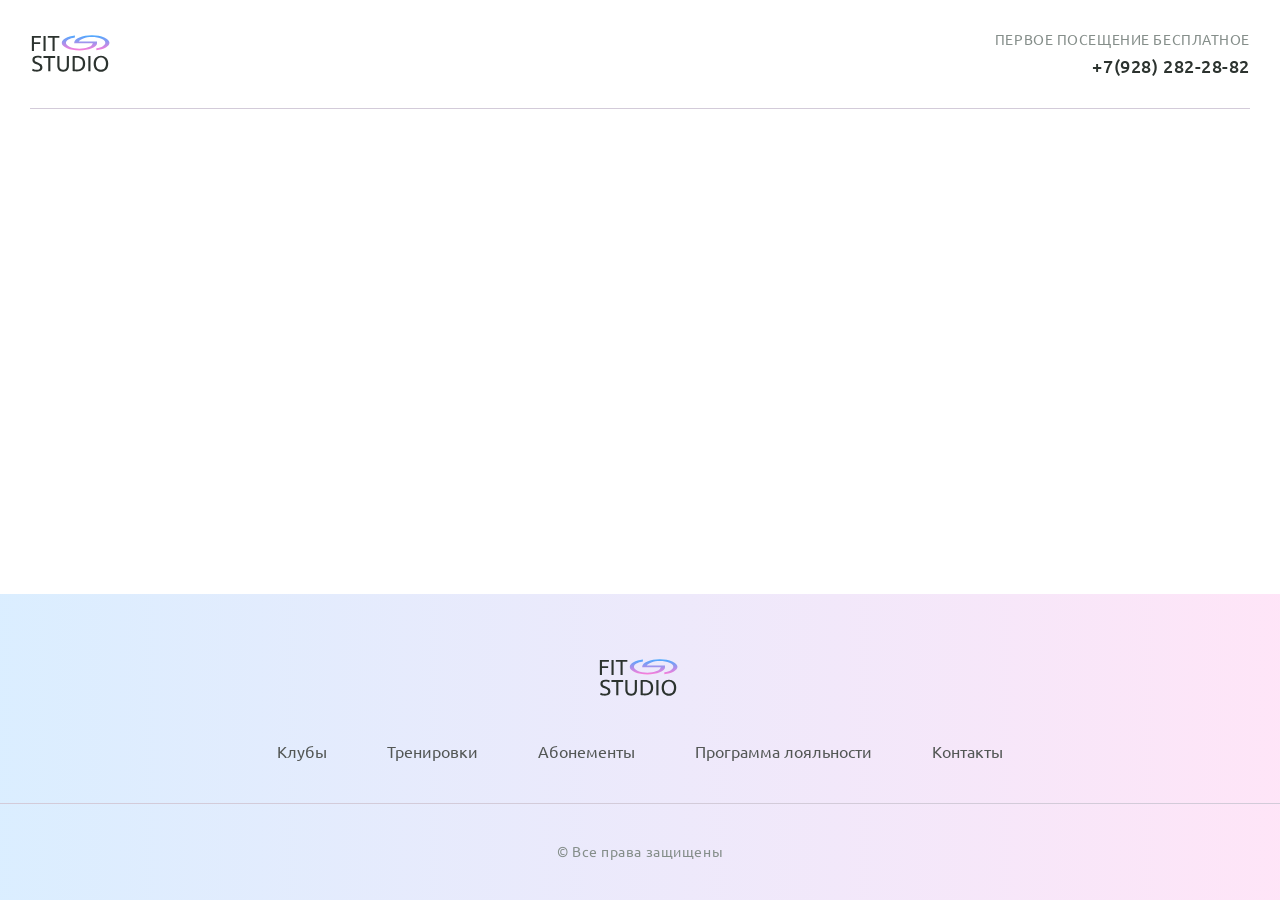
==== Fall/index.html @ 624cdc3c "Shark-commit" ====
<!DOCTYPE html>
<html lang="ru">
<head>
     <meta charset="UTF-8">
     <meta name="viewport" content="width=device-width, initial-scale=1.0">
     <title>Fit Studio - Открытие нового филиала!</title>
     <link rel="stylesheet" href="./css/style.css">
     <link rel="stylesheet" href="./css/normalize.css">
     <link rel="stylesheet" href="./css/globals.css">
     <link rel="stylesheet" href="./css/header.css">
     <link rel="stylesheet" href="./css/index.css"> 
     <link rel="stylesheet" href="./css/footer.css">
     <link rel=" icon" type="image/svg+xml"  
     sizes="128x128"     
      href="./photo/favicon-icon.svg">
</head>
<body>
     <header class="header">
          <div class="container">
            <div class="header-container">
                 <a href="/">
                 <img src="./photo/logo.svg"   width="84" height="45" alt="Логотип Fit Studio">
            </a>
            <div class="phone">
                 <p>Первое посещение бесплатное</p>
                 <a href="tel:+79282822882">+7(928) 282-28-82</a>
            </div>
            </div>
          </div>
     </header>
    <footer class="footer">
     <div class="footer-top">
          <div class="conteiner">
                  <a href="/" class="footer-logo">
                 <img src="./photo/logo.svg"   width="84" height="45" alt="Логотип Fit Studio">
            </a>  
            <nav class="menu">
               <ul>
                    <li><a href="#"> Клубы</a></li>
                    <li><a href="#">Тренировки</a></li>
                    <li><a href="#">Абонементы</a></li>
                    <li><a href="#">Программа лояльности</a></li>
                    <li><a href="#">Контакты</a></li>
               </ul>
            </nav>
          </div>
     </div>
     <div class="container">
          <p class="copyright">&copy;  Все права защищены</p>
     </div>
    </footer>
</body>
</html>
---- Fall/css/style.css ----
@font-face {
     font-family: "Ubuntu";
     src: local("Ubuntu"), url(../fonts/UbuntuLight.woff2) format("woff2");
     font-weight: 300;
     font-style: normal;
     font-display: swap;
}
@font-face {
     font-family: "Ubuntu";
     src: local("Ubuntu"), url(../fonts/UbuntuRegular.woff2) format("woff2");
     font-weight: 400;
     font-style: normal;
     font-display: swap;
}
@font-face {
     font-family: "Ubuntu";
     src: local("Ubuntu"), url(../fonts/UbuntuMedium.woff2) format("woff2");
     font-weight: 500;
     font-style: normal;
     font-display: swap;
}
@font-face {
     font-family: "Oswald";
     src: local("Oswald"), url(../fonts/OswaldMedium.woff2) format("woff2");
     font-weight: 500;
     font-style: normal;
     font-display: swap;
}

@font-face {
     font-family: "Oswald";
     src: local("Oswald"), url(../fonts/OswaldSemiBold.woff2) format("woff2");
     font-weight: 600;
     font-style: normal;
     font-display: swap;
}
---- Fall/css/globals.css ----
html {
     font-family: Ubuntu, sans-serif;
     font-weight: 400;
} 

*,
*::before,
*::after {
    box-sizing: border-box;
}

body {
  display: flex;
  flex-direction: column;
  min-height: 100vh;
}

h1,
h2,
h3,
h4,
h5,
h6,
p   {
    margin: 0px;
}

.container {
  max-width: 1250px;
  margin: 0 auto;
  padding: 0 15px;
}
---- Fall/css/header.css ----
.header-container {
     display: flex;
     justify-content: space-between;
     align-items: center;
     padding-top: 30px;
     padding-bottom: 30px;
     border-bottom: 1px solid #d3cbd9;
}

.phone {
     font-weight: 300px;
     font-size: 14px;
     letter-spacing: 0.04em;
     text-transform: uppercase;
     text-align: right;
     color: #858e8a;

}

.phone p {
     margin-bottom: 8px;
}

.phone a {
font-weight: 500;
font-size: 18px;
text-decoration: none;
color: #2c332f;
transition: color 0.2s;
}

.phone a:hover {
     color: #3596ED;
}
---- Fall/css/index.css ----
.box {
     display: flex;
     justify-content: space-between;
     padding-top: 30px;
     padding-bottom: 30px;
}
---- Fall/css/footer.css ----
.footer {
     padding: 60px 0px 40px;
     margin-top: auto;
     background: 
     linear-gradient(90deg, rgba(73, 169, 255, 0.2) 0%,
      rgba(252, 124, 217, 0.2) 100%);
      text-align: center;
}

.footer-top {
     padding-bottom: 40px;
     margin-bottom: 40px;
     border-bottom: 1px solid #d3cbd9;
}


.footer-logo {
     display: inline-block;
     margin-bottom: 40px;
}

.menu ul {
     display: flex;
     justify-content: center;
     align-items: center;
    list-style: none;
    gap: 60px;
    padding: 0;
    margin: 0;
}

.menu a {
     font-weight: 400px;
     font-size: 16px;
     line-height: 130%;
     text-decoration: none;
     color: #535755;
     transition: color 0.2s;
}

.menu a:hover {
     color: #3596ED; 
}

.copyright {  
font-weight: 400px;
font-size: 14px;
letter-spacing: 0.04em;
color: #858e8a;
}
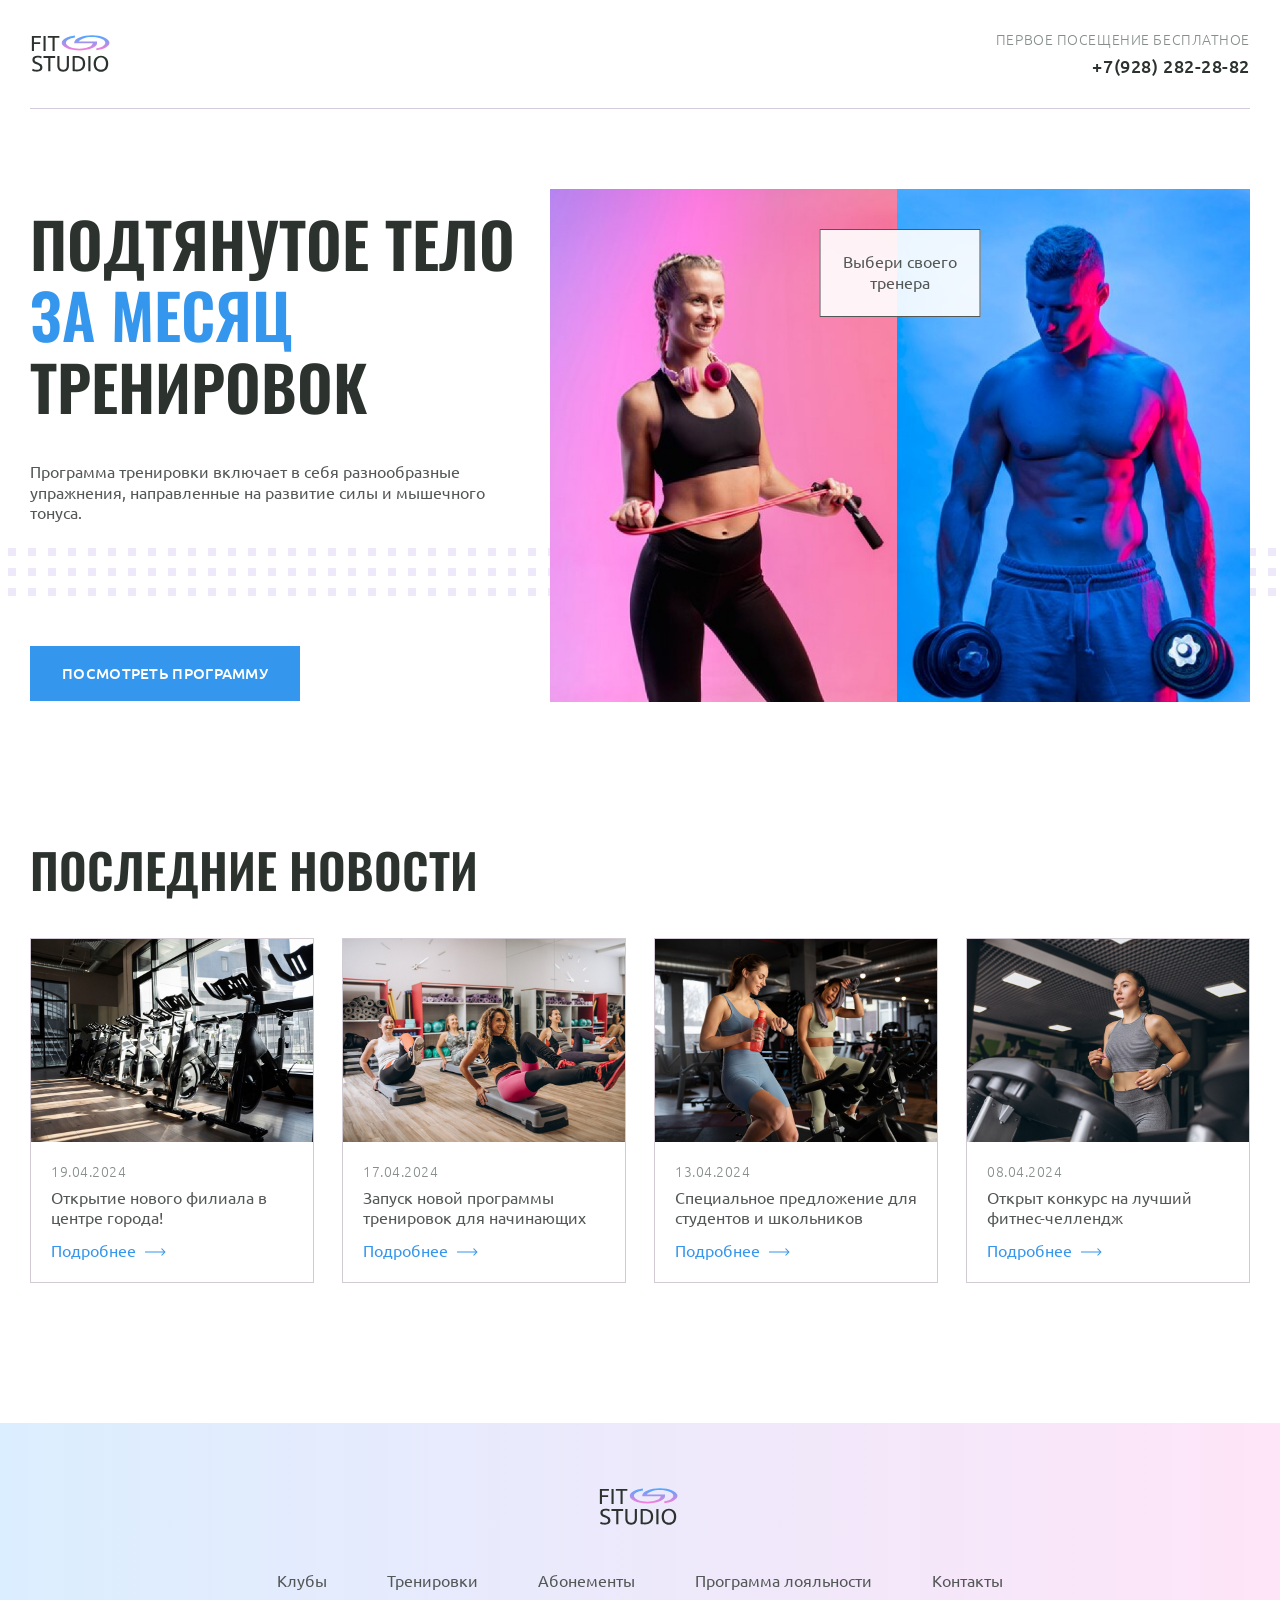
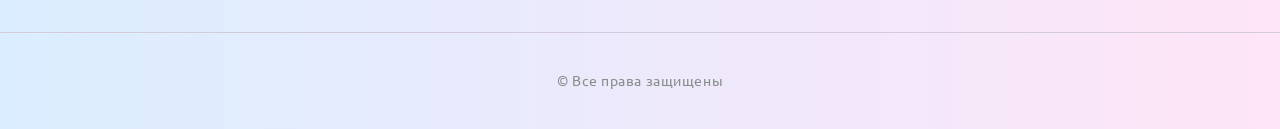
==== commit 23d2fe46: "Fall-commit" ====
--- a/Fall/index.html
+++ b/Fall/index.html
@@ -21,13 +21,102 @@
                  <a href="/">
                  <img src="./photo/logo.svg"   width="84" height="45" alt="Логотип Fit Studio">
             </a>
-            <div class="phone">
+            <div class="phone text-sub">
                  <p>Первое посещение бесплатное</p>
                  <a href="tel:+79282822882">+7(928) 282-28-82</a>
             </div>
             </div>
           </div>
      </header>
+     <section class="hero section">
+          <div class="container hero-container">
+               <div>
+               <h1>Подтянутое тело <strong>за месяц</strong> тренировок</h1>
+               <p class="text">Программа тренировки включает в себя разнообразные упражнения, направленные на развитие силы и мышечного тонуса.</p>
+               <a class="button"  href="#" >Посмотреть программу</a>
+               </div>
+                <div class="hero-images">
+                    <p class="hero-choose text">Выбери своего тренера</p>
+                    <img src="./photo/Gym-girl.jpg.jpg" alt="Gym-girl" width="347" height="513">
+                    <img src="./photo/Gym-man.jpg.jpg" alt="Gym-man" width="353" height="513">
+                </div>
+          </div>
+     </section>
+     <section class="news section">
+          <div class="container">
+               <h2 class="title-large">Последние Новости</h2>
+              <div class="news-container">
+              <article class="news-article">
+               <header>
+                    <img src="./photo/gym/gym-1.jpg" alt="Велодорожка"
+                    width="284" height="203">
+                    <div class="news-info">
+                     <time   class=" news-date   text-sub" datetime="19-04-2024">
+                         19.04.2024
+                    </time>
+                     <h3 class="text">
+                         Открытие нового филиала в центре города!
+                    </h3>
+                    </div>
+               </header>
+               <footer>
+                    <a   class="news-link"  href="article.html">Подробнее</a>
+               </footer>
+              </article>
+              <article class="news-article">
+               <header>
+                    <img src="./photo/gym/gym-4.jpg" alt="Группа женщин занимается спортом"
+                    width="284" height="203">
+                    <div class="news-info">
+                     <time   class=" news-date   text-sub" datetime="17-04-2024">
+                         17.04.2024
+                     </time>
+                     <h3 class="text">
+                        Запуск новой программы тренировок для начинающих
+                    </h3>
+                    </div>
+               </header>
+               <footer>
+                    <a   class="news-link"  href="article.html">Подробнее</a>
+               </footer>
+              </article>
+              <article class="news-article">
+               <header>
+                    <img src="./photo/gym/gym-3.jpg" alt="Группа женщин занимается спортом"
+                    width="284" height="203">
+                    <div class="news-info">
+                     <time   class=" news-date   text-sub" datetime="13-04-2024">
+                         13.04.2024
+                     </time>
+                     <h3 class="text">
+                      Специальное предложение для студентов и школьников
+                    </h3>
+                    </div>
+               </header>
+               <footer>
+                    <a   class="news-link"  href="article.html">Подробнее</a>
+               </footer>
+              </article>
+               <article class="news-article">
+               <header>
+                    <img src="./photo/gym/gym-2.jpg" alt="Девушка на бегодорожке бегает"
+                    width="284" height="203">
+                    <div class="news-info">
+                     <time   class=" news-date   text-sub" datetime="08-04-2024">
+                         08.04.2024
+                     </time>
+                     <h3 class="text">
+                 Открыт конкурс на лучший фитнес-челлендж
+                    </h3>
+                    </div>
+               </header>
+               <footer>
+                    <a   class="news-link"  href="article.html">Подробнее</a>
+               </footer>
+              </article>
+               </div>
+          </div>
+     </section>
     <footer class="footer">
      <div class="footer-top">
           <div class="conteiner">
@@ -50,4 +139,5 @@
      </div>
     </footer>
 </body>
-</html>+</html>
+    
--- a/Fall/css/globals.css
+++ b/Fall/css/globals.css
@@ -29,4 +29,47 @@
   max-width: 1250px;
   margin: 0 auto;
   padding: 0 15px;
+}
+
+.text {
+    font: 400 16px / 1.3 "Ubuntu", sans-serif;
+     color: #535755;
+}
+
+.button {
+     padding: 19px 32px;
+     font: 500 15px / 1.3 "Ubuntu", sans-serif;
+     letter-spacing: 0.02em;
+     text-align: center;
+     text-transform: uppercase;
+     color: #fff;
+     background-color: #3596ed;
+     text-decoration: none;
+     transition: opacity 0.2s;
+}
+
+.button:hover {
+  opacity: 0.75;
+}
+
+.section {
+  margin-bottom: 140px;
+}
+
+.title-large {
+    max-width: 596px;
+    margin-bottom: 40px;
+    font-family: Oswald, sans-serif;
+    font-weight: 600;
+    font-size: 48px;
+    line-height: 115%;
+    text-transform: uppercase;
+    color: #2c332f;
+}
+
+.text-sub {
+    font: 300 14px "Ubuntu", sans-serif;
+letter-spacing: 0.04em;
+text-transform: uppercase;
+color: #858e8a;
 }
--- a/Fall/css/header.css
+++ b/Fall/css/header.css
@@ -8,13 +8,7 @@
 }
 
 .phone {
-     font-weight: 300px;
-     font-size: 14px;
-     letter-spacing: 0.04em;
-     text-transform: uppercase;
-     text-align: right;
-     color: #858e8a;
-
+     text-align: right; 
 }
 
 .phone p {
--- a/Fall/css/index.css
+++ b/Fall/css/index.css
@@ -1,6 +1,113 @@
-.box {
+.hero {
+     position: relative;
+     padding-top: 80px;
+}
+
+.hero::after {
+     content: "";
+     position: absolute;
+     bottom: 106px;
+     z-index: -1;
+     width: 100%;
+     height: 48px;
+     background: url("../photo/декор.svg") repeat-x;
+}
+
+.hero-container {
      display: flex;
-     justify-content: space-between;
-     padding-top: 30px;
-     padding-bottom: 30px;
+     align-items: center;
+     gap: 28px;
+}
+
+.hero h1 {
+     margin-bottom: 40px;
+     font-family: Oswald, sans-serif;
+     font-weight: 600;
+     font-size: 62px;
+     line-height: 115%;
+     text-transform: uppercase;
+     color: #2c332f;
+}
+
+.hero h1 strong {
+       font-weight: 600;
+     color: #3596ed;
+}
+
+
+
+.hero .text {
+     margin-bottom: 140px;
+}
+
+.hero-images {
+     position: relative;
+     display: flex;
+}
+
+
+.hero-choose {
+     position: absolute;
+     max-width: 161px;
+     top: 40px;
+     left: 50%;
+     transform: translateX(-50%);
+     padding: 22px;
+     background: rgb(255 255 255/ 0.9);
+     border: 1px solid #535755;
+     text-align: center;
+}
+
+.news-container {
+     display: flex;
+     gap: 28px;
+}
+
+.news-article  {
+     max-width: 284px;
+     border: 1px solid #d3cbd3;
+     background: #fff;
+     overflow: hidden;
+}
+
+.news-article  img {
+     display: block;
+}
+
+.news-info {
+     padding: 20px 20px 0;
+     margin-bottom: 12px;
+}
+
+.news-date {
+     display: inline-block;
+     margin-bottom: 8px;
+}
+.news-article footer {
+     padding: 0 20px  20px;
+     margin-top: auto;
+}
+
+.news-link {
+     display: inline-flex;
+     align-items: center;
+     gap: 8px;
+     font-weight: 400;
+     font-size: 16px;
+     line-height: 130%;
+     color: #3596ed;
+     text-decoration: none;
+}
+
+.news-link::after {
+     content: "";
+     display: inline-block;
+     width: 22px;
+     height: 9px;
+     background-image: url("../photo/arrow-right.svg");
+     transition: transform 0.2s;
+}
+
+.news-link:hover::after {
+  transform: translateX(5px);
 }
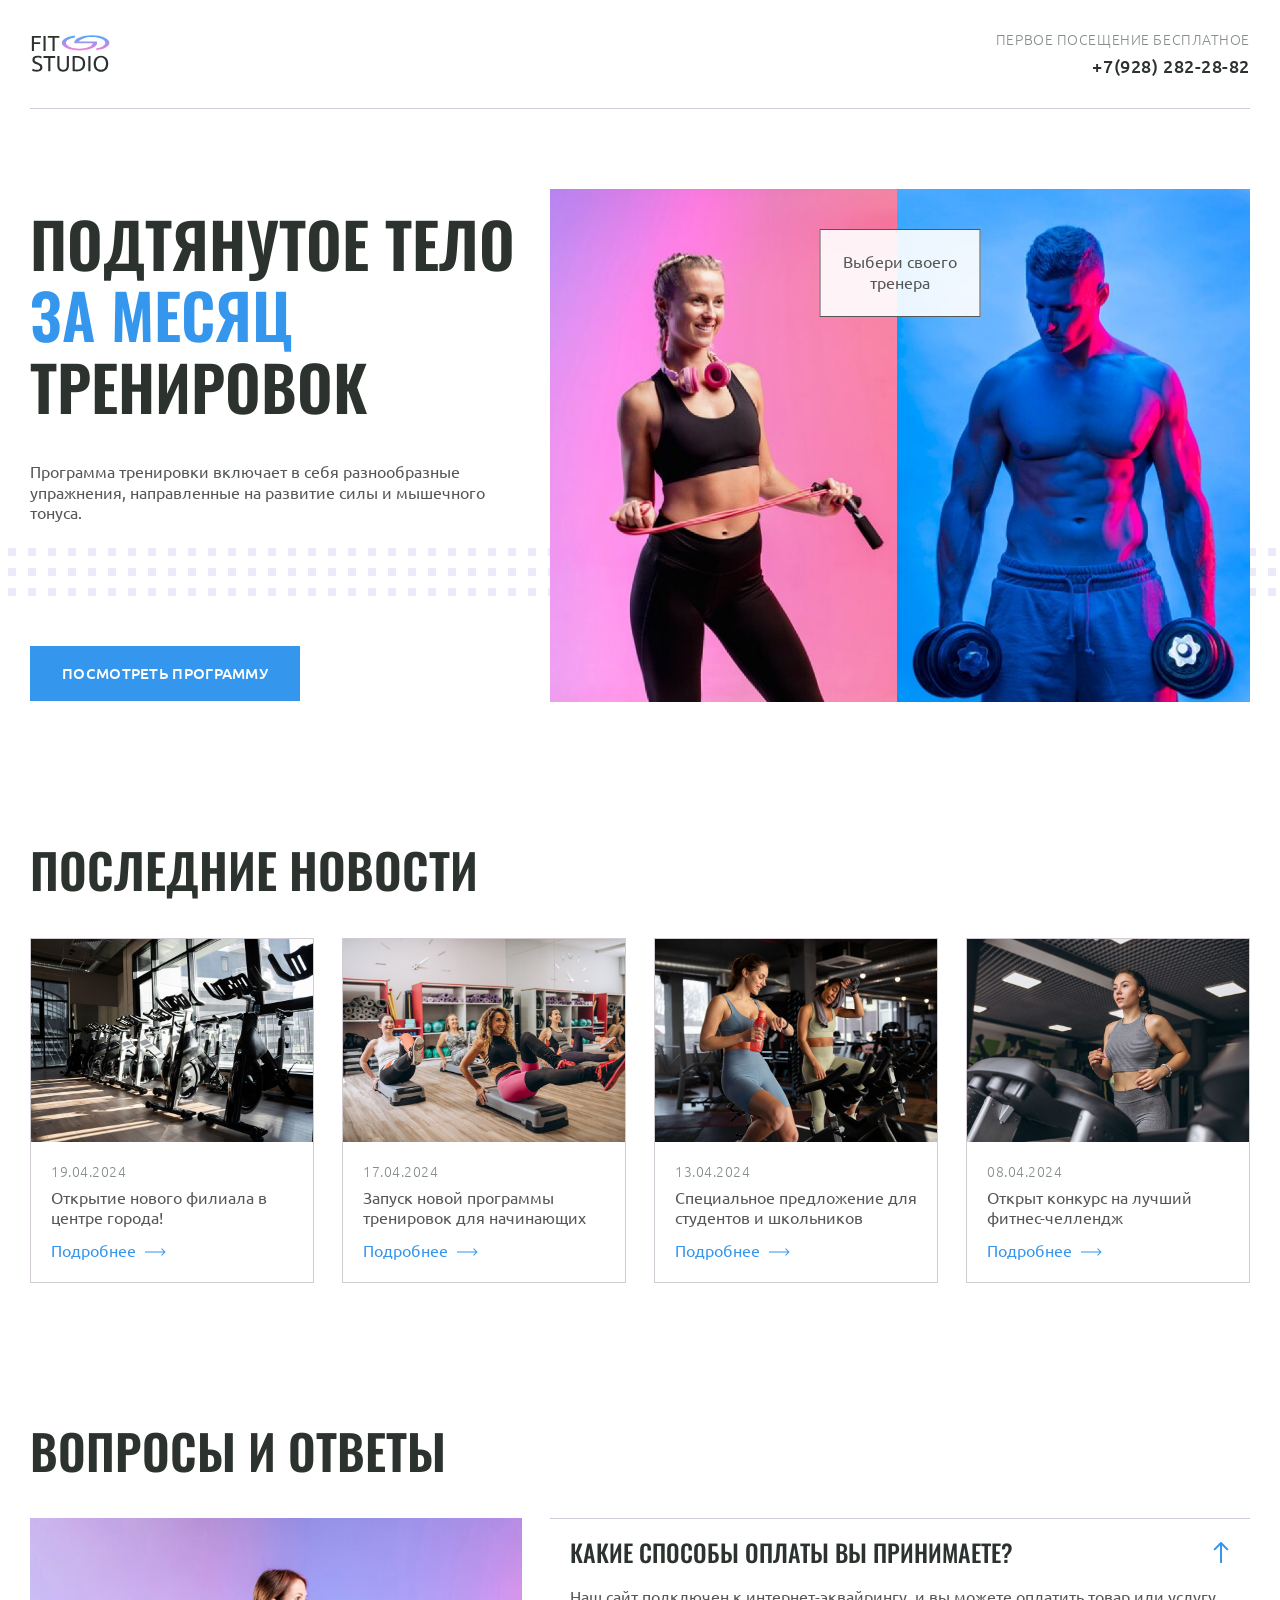
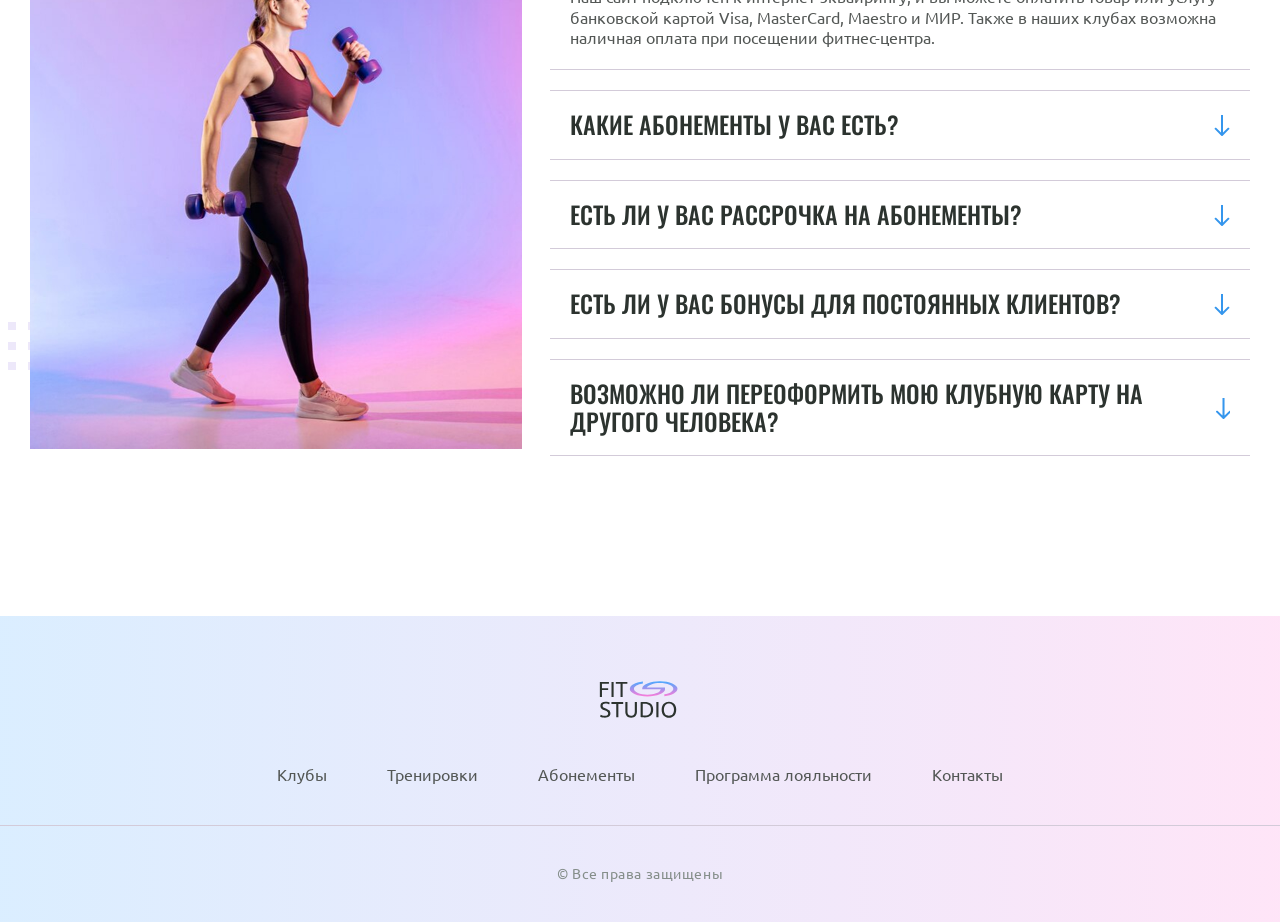
==== commit cebf0eb3: "Fall-commit" ====
--- a/Fall/index.html
+++ b/Fall/index.html
@@ -33,7 +33,7 @@
                <div>
                <h1>Подтянутое тело <strong>за месяц</strong> тренировок</h1>
                <p class="text">Программа тренировки включает в себя разнообразные упражнения, направленные на развитие силы и мышечного тонуса.</p>
-               <a class="button"  href="#" >Посмотреть программу</a>
+               <a class="button"  href="#">Посмотреть программу</a>
                </div>
                 <div class="hero-images">
                     <p class="hero-choose text">Выбери своего тренера</p>
@@ -117,6 +117,44 @@
                </div>
           </div>
      </section>
+     <section class="faq section">
+          <div class="container">
+               <h2 class="title-large">Вопросы и ответы</h2>
+               <div class="faq-container">
+                    <img src="./photo/athletic woman.jpg" alt="Athletic Woman" width="492" height="531">
+               <div>
+                    <details name="faq"open>
+                         <summary class="title-medium">Какие способы оплаты вы принимаете?</summary>
+                        <p class="text">Наш сайт подключен к интернет-эквайрингу, и вы можете оплатить товар или услугу банковской картой Visa, MasterCard, Maestro и МИР.
+                         Также в наших клубах возможна наличная оплата при посещении фитнес-центра.
+                         </p> 
+                    </details>
+                       <details name="faq">
+                         <summary class="title-medium">Какие абонементы у вас есть?</summary>
+                        <p class="text">Наш сайт подключен к интернет-эквайрингу, и вы можете оплатить товар или услугу банковской картой Visa, MasterCard, Maestro и МИР.
+                         Также в наших клубах возможна наличная оплата при посещении фитнес-центра.
+                         </p> 
+                    </details>
+                      <details name="faq">
+                         <summary class="title-medium">Есть ли у вас рассрочка на абонементы?</summary>
+                        <p class="text">Наш сайт подключен к интернет-эквайрингу, и вы можете оплатить товар или услугу банковской картой Visa, MasterCard, Maestro и МИР.
+                         Также в наших клубах возможна наличная оплата при посещении фитнес-центра.
+                         </p> 
+                    </details>
+                    <details name="faq">
+                         <summary class="title-medium">Есть ли у вас бонусы для постоянных клиентов?</summary>
+                         <p class="text">Наш сайт подключен к интернет-эквайрингу, и вы можете оплатить товар или услугу банковской картой Visa, MasterCard, Maestro и МИР.
+                         Также в наших клубах возможна наличная оплата при посещении фитнес-центра.</p>
+                    </details>
+                    <details name="faq">
+                         <summary class="title-medium">Возможно ли переоформить мою клубную карту на другого человека?</summary>
+                         <p class="text">Наш сайт подключен к интернет-эквайрингу, и вы можете оплатить товар или услугу банковской картой Visa, MasterCard, Maestro и МИР.
+                         Также в наших клубах возможна наличная оплата при посещении фитнес-центра.</p>
+                    </details>
+               </div>
+               </div>
+          </div>
+     </section>
     <footer class="footer">
      <div class="footer-top">
           <div class="conteiner">
--- a/Fall/css/globals.css
+++ b/Fall/css/globals.css
@@ -25,6 +25,14 @@
     margin: 0px;
 }
 
+a {
+  text-decoration: none;
+}
+
+a,
+button {
+  outline: none;
+}
 .container {
   max-width: 1250px;
   margin: 0 auto;
@@ -44,12 +52,20 @@
      text-transform: uppercase;
      color: #fff;
      background-color: #3596ed;
-     text-decoration: none;
-     transition: opacity 0.2s;
+     transition: opacity 0.2s, background-color 0.2s;
 }
 
 .button:hover {
   opacity: 0.75;
+}
+
+.button:not(:disabled):active {
+ background-color: #145fa0;
+}
+
+button.button:disabled {
+  opacity: 0.65;
+  cursor: default;
 }
 
 .section {
@@ -67,9 +83,26 @@
     color: #2c332f;
 }
 
+.title-medium {
+  font-weight: 500;
+  font-size: 24px;
+  line-height: 115%;
+  font-family:  Oswald, sans-serif;
+  text-transform: uppercase;
+  color: #2c332f;
+}
+
 .text-sub {
     font: 300 14px "Ubuntu", sans-serif;
-letter-spacing: 0.04em;
-text-transform: uppercase;
-color: #858e8a;
-}+    letter-spacing: 0.04em;
+    text-transform: uppercase;
+    color: #858e8a;
+}
+
+a:focus-visible,
+button:focus-visible,
+summary:focus-visible {
+  outline: 2px solid #3596ed;
+  outline-offset: 1px;
+}
+
--- a/Fall/css/index.css
+++ b/Fall/css/index.css
@@ -110,4 +110,58 @@
 
 .news-link:hover::after {
   transform: translateX(5px);
+}
+
+.faq {
+     position: relative;
+}
+
+.faq::before {
+     content: "";
+      position: absolute;
+     bottom: 106px;
+     z-index: -1;
+     width: calc(50% - 250px);
+     height: 48px;
+     background: url("../photo/декор.svg") repeat-x;
+}
+
+.faq-container {
+     display: flex;
+     gap: 28px;
+}
+
+details {
+     margin-bottom: 20px;
+     border-block: 1px solid #d3cbd9;
+}
+
+details[open] summary::after {
+     transform: rotate(180deg);
+}
+
+summary {
+     list-style: none;
+     display: flex;
+     align-items: center;
+     justify-content: space-between;
+     gap: 10px;
+     padding: 20px;
+     cursor: pointer;
+}
+
+summary::after {
+     content: "";
+     display: inline-block;
+     width: 17px;
+     height: 22px;
+     background: url("../photo/new-icon.svg") no-repeat center/ cover;
+}
+
+summary::-webkit-details-marker {
+     display: none;
+}
+
+details > p {
+     padding: 0 20px 20px;
 }
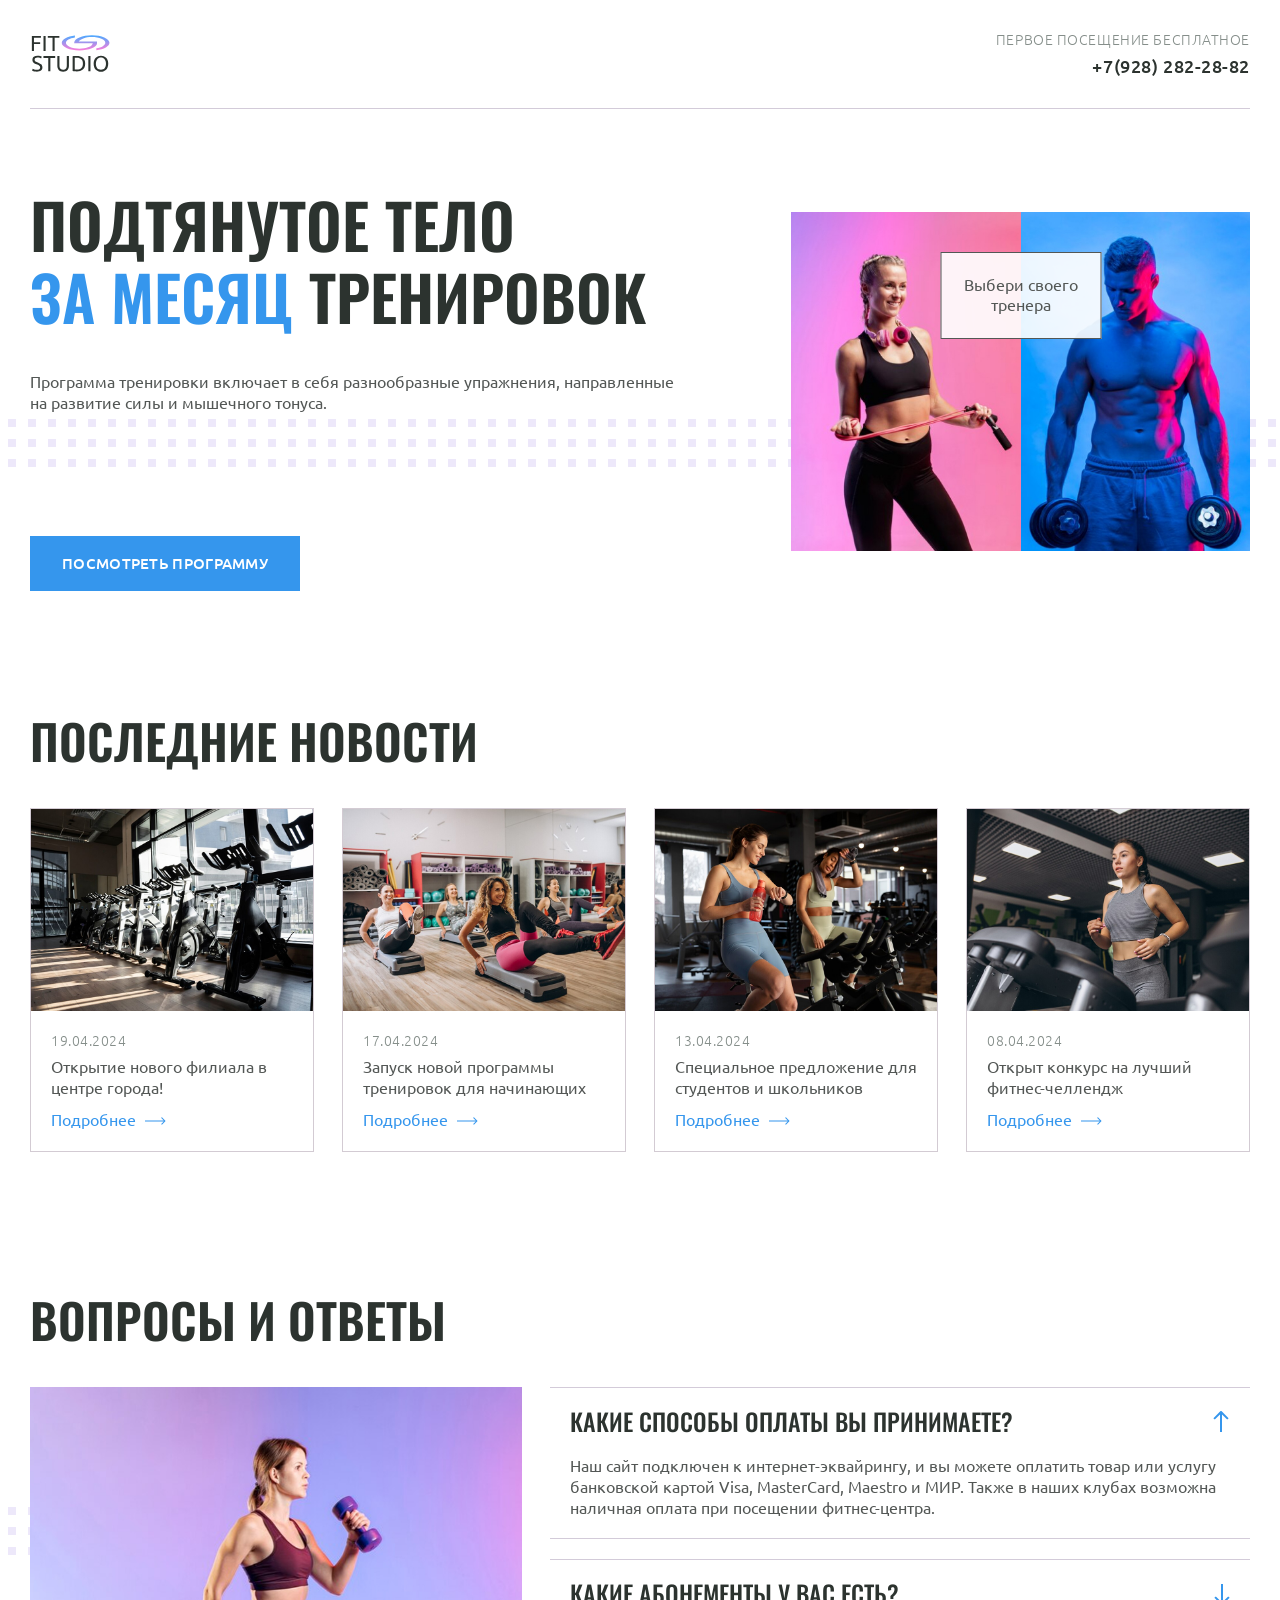
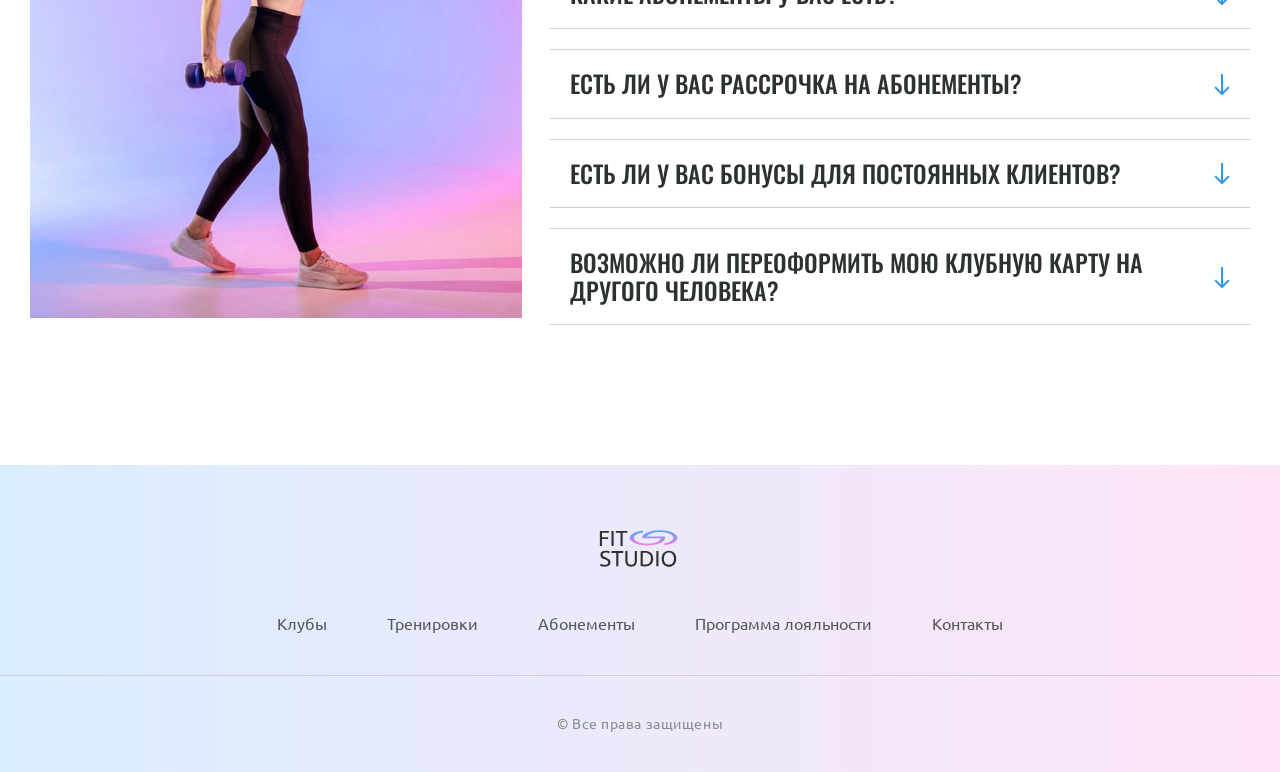
==== commit 75c9ba2c: "Fall-commit" ====
--- a/Fall/index.html
+++ b/Fall/index.html
@@ -1,5 +1,5 @@
 <!DOCTYPE html>
-<html lang="ru">
+<html lang="ru" class="home-page">
 <head>
      <meta charset="UTF-8">
      <meta name="viewport" content="width=device-width, initial-scale=1.0">
@@ -28,7 +28,7 @@
             </div>
           </div>
      </header>
-     <section class="hero section">
+     <section class="hero section decor">
           <div class="container hero-container">
                <div>
                <h1>Подтянутое тело <strong>за месяц</strong> тренировок</h1>
@@ -37,8 +37,14 @@
                </div>
                 <div class="hero-images">
                     <p class="hero-choose text">Выбери своего тренера</p>
-                    <img src="./photo/Gym-girl.jpg.jpg" alt="Gym-girl" width="347" height="513">
-                    <img src="./photo/Gym-man.jpg.jpg" alt="Gym-man" width="353" height="513">
+                    <!-- <img src="./photo/Gym-girl.jpg.jpg"  
+                     width="347"
+                     height="513"
+                    alt="Gym-girl"> -->
+                    <img src="./photo/female.jpg" alt="" width="347"
+                     height="513">
+                    <!-- <img src="./photo/Gym-man.jpg.jpg" alt="Gym-man" width="353" height="513"> -->
+                     <img src="./photo/male.jpg" alt="" width="353" height="513">
                 </div>
           </div>
      </section>
@@ -117,7 +123,7 @@
                </div>
           </div>
      </section>
-     <section class="faq section">
+     <section class="faq section decor">
           <div class="container">
                <h2 class="title-large">Вопросы и ответы</h2>
                <div class="faq-container">
--- a/Fall/css/style.css
+++ b/Fall/css/style.css
@@ -1,4 +1,40 @@
+/* @font-face {
+     font-family: "Ubuntu";
+     src: local("Ubuntu"), url(../fonts/UbuntuLight.woff2) format("woff2");
+     font-weight: 300;
+     font-style: normal;
+     font-display: swap;
+}
 @font-face {
+     font-family: "Ubuntu";
+     src: local("Ubuntu"), url(../fonts/UbuntuRegular.woff2) format("woff2");
+     font-weight: 400;
+     font-style: normal;
+     font-display: swap;
+}
+@font-face {
+     font-family: "Ubuntu";
+     src: local("Ubuntu"), url(../fonts/UbuntuMedium.woff2) format("woff2");
+     font-weight: 500;
+     font-style: normal;
+     font-display: swap;
+}
+@font-face {
+     font-family: "Oswald";
+     src: local("Oswald"), url(../fonts/OswaldMedium.woff2) format("woff2");
+     font-weight: 500;
+     font-style: normal;
+     font-display: swap;
+}
+
+@font-face {
+     font-family: "Oswald";
+     src: local("Oswald"), url(../fonts/OswaldSemiBold.woff2) format("woff2");
+     font-weight: 600;
+     font-style: normal;
+     font-display: swap;
+} */
+ @font-face {
      font-family: "Ubuntu";
      src: local("Ubuntu"), url(../fonts/UbuntuLight.woff2) format("woff2");
      font-weight: 300;
--- a/Fall/css/globals.css
+++ b/Fall/css/globals.css
@@ -12,6 +12,7 @@
 body {
   display: flex;
   flex-direction: column;
+  min-width: 375px;
   min-height: 100vh;
 }
 
@@ -28,6 +29,12 @@
 a {
   text-decoration: none;
 }
+
+  img {
+    max-width: 100%;
+    height: auto;
+    object-fit: cover;
+  }
 
 a,
 button {
@@ -70,6 +77,7 @@
 
 .section {
   margin-bottom: 140px;
+  
 }
 
 .title-large {
@@ -92,6 +100,16 @@
   color: #2c332f;
 }
 
+.decor::before {
+     content: "";
+    position: absolute;
+     z-index: -1;
+     width: calc(50% - 250px);
+     height: 48px;
+     background: url("../photo/декор.svg") repeat-x;
+}
+
+
 .text-sub {
     font: 300 14px "Ubuntu", sans-serif;
     letter-spacing: 0.04em;
@@ -106,3 +124,44 @@
   outline-offset: 1px;
 }
 
+@media (width <= 992px) {
+   .container {
+    max-width: 768px;
+   }
+
+}
+
+
+@media (width <= 768px) {
+  .container {
+    max-width: 576px;
+  }
+
+  .title-large {
+    font-size: 40px;
+    margin-bottom: 30px;
+  }
+
+  .home-page   .title-large {
+    max-width: inherit;
+    text-align: center;
+  }
+
+  .title-medium {
+    font-size: 22px;
+  }
+}
+
+@media (width <= 576px)  {
+  .section {
+    margin-bottom: 80px;
+  }
+
+  .title-large {
+    font-size: 34px;
+  }
+
+  .title-medium {
+    font-size: 18px;
+  }
+}
--- a/Fall/css/index.css
+++ b/Fall/css/index.css
@@ -1,16 +1,11 @@
-.hero {
+/* .hero {
      position: relative;
      padding-top: 80px;
 }
 
-.hero::after {
-     content: "";
-     position: absolute;
+.hero::before {
      bottom: 106px;
-     z-index: -1;
      width: 100%;
-     height: 48px;
-     background: url("../photo/декор.svg") repeat-x;
 }
 
 .hero-container {
@@ -34,7 +29,9 @@
      color: #3596ed;
 }
 
-
+.hero-info {
+     max-width: 492px;
+}
 
 .hero .text {
      margin-bottom: 140px;
@@ -58,14 +55,19 @@
      text-align: center;
 }
 
+
+
 .news-container {
      display: flex;
      gap: 28px;
 }
 
 .news-article  {
+     display: column;
+     flex-direction: column;
      max-width: 284px;
      border: 1px solid #d3cbd3;
+     flex: 1 1 25%;
      background: #fff;
      overflow: hidden;
 }
@@ -117,13 +119,13 @@
 }
 
 .faq::before {
-     content: "";
+     top: 215px;
+      content: "";
       position: absolute;
-     bottom: 106px;
      z-index: -1;
      width: calc(50% - 250px);
      height: 48px;
-     background: url("../photo/декор.svg") repeat-x;
+     background: url("../photo/декор.svg") repeat-x; 
 }
 
 .faq-container {
@@ -134,6 +136,10 @@
 details {
      margin-bottom: 20px;
      border-block: 1px solid #d3cbd9;
+}
+
+details:last-child {
+     margin-bottom: 0;
 }
 
 details[open] summary::after {
@@ -153,6 +159,7 @@
 summary::after {
      content: "";
      display: inline-block;
+     flex-shrink: 0;
      width: 17px;
      height: 22px;
      background: url("../photo/new-icon.svg") no-repeat center/ cover;
@@ -164,4 +171,395 @@
 
 details > p {
      padding: 0 20px 20px;
+}
+
+@media (width <= 1400px) {
+     .hero-images img {
+       width: 50%;
+     }
+}
+
+@media (width <= 992px) {
+     .hero::after {
+      display: none;
+   }
+
+     .hero-container {
+      flex-direction: column;
+      align-items: center;
+     }
+
+
+   .hero-info {
+    text-align: center;
+   }
+
+   .hero h1 {
+     margin-bottom: 30px;
+     font-size: 52px;
+   }
+
+   .hero-info .text {
+    max-width: inherit;
+     margin-bottom: 30px;
+   }
+
+   .news-container {
+     flex-wrap: wrap;
+     justify-content: center;
+     gap: 20px;
+   }
+
+   .news-article {
+     flex-basis: 50%;
+     max-width: 350px;
+   }
+
+   .news-article img {
+     width: 100%;
+   }
+   
+   .faq::before {
+     display: none;
+   }
+
+   .faq-container {
+     flex-direction: column-reverse;
+     align-items: center;
+   }
+}
+
+@media (width <= 768px) {
+  .hero h1 {
+     font-size: 50px;
+  }
+}
+
+@media (width <= 576px) {
+     .hero {
+          padding-top: 60px;
+     }
+
+
+     .hero-info {
+          max-width: 410px;
+     }
+
+
+     .hero h1 {
+          font-size: 42px;
+     }
+
+     .hero-choose {
+          max-width: 125px;
+          padding: 10px;
+          font-size: 14px;
+     }
+} */
+
+
+.hero {
+     position: relative;
+     padding-top: 80px;
+}
+
+.hero::before {
+     bottom: 106px;
+     width: 100%;
+}
+
+.hero-container {
+     display: -webkit-box;
+     display: -ms-flexbox;
+     display: flex;
+     -webkit-box-align: center;
+         -ms-flex-align: center;
+             align-items: center;
+     gap: 28px;
+}
+
+.hero h1 {
+     margin-bottom: 40px;
+     font-family: Oswald, sans-serif;
+     font-weight: 600;
+     font-size: 62px;
+     line-height: 115%;
+     text-transform: uppercase;
+     color: #2c332f;
+}
+
+.hero h1 strong {
+       font-weight: 600;
+     color: #3596ed;
+}
+
+.hero-info {
+     max-width: 492px;
+}
+
+.hero .text {
+     margin-bottom: 140px;
+}
+
+.hero-images {
+     position: relative;
+     display: -webkit-box;
+     display: -ms-flexbox;
+     display: flex;
+}
+
+
+.hero-choose {
+     position: absolute;
+     max-width: 161px;
+     top: 40px;
+     left: 50%;
+     -webkit-transform: translateX(-50%);
+         -ms-transform: translateX(-50%);
+             transform: translateX(-50%);
+     padding: 22px;
+     background: rgb(255 255 255/ 0.9);
+     border: 1px solid #535755;
+     text-align: center;
+}
+
+
+
+.news-container {
+     display: -webkit-box;
+     display: -ms-flexbox;
+     display: flex;
+     gap: 28px;
+}
+
+.news-article  {
+     display: column;
+     -webkit-box-orient: vertical;
+     -webkit-box-direction: normal;
+         -ms-flex-direction: column;
+             flex-direction: column;
+     max-width: 284px;
+     border: 1px solid #d3cbd3;
+     -webkit-box-flex: 1;
+         -ms-flex: 1 1 25%;
+             flex: 1 1 25%;
+     background: #fff;
+     overflow: hidden;
+}
+
+.news-article  img {
+     display: block;
+}
+
+.news-info {
+     padding: 20px 20px 0;
+     margin-bottom: 12px;
+}
+
+.news-date {
+     display: inline-block;
+     margin-bottom: 8px;
+}
+.news-article footer {
+     padding: 0 20px  20px;
+     margin-top: auto;
+}
+
+.news-link {
+     display: -webkit-inline-box;
+     display: -ms-inline-flexbox;
+     display: inline-flex;
+     -webkit-box-align: center;
+         -ms-flex-align: center;
+             align-items: center;
+     gap: 8px;
+     font-weight: 400;
+     font-size: 16px;
+     line-height: 130%;
+     color: #3596ed;
+     text-decoration: none;
+}
+
+.news-link::after {
+     content: "";
+     display: inline-block;
+     width: 22px;
+     height: 9px;
+     background-image: url("../photo/arrow-right.svg");
+     -webkit-transition: -webkit-transform 0.2s;
+     transition: -webkit-transform 0.2s;
+     transition: transform 0.2s;
+     transition: transform 0.2s, -webkit-transform 0.2s;
+}
+
+.news-link:hover::after {
+  -webkit-transform: translateX(5px);
+      -ms-transform: translateX(5px);
+          transform: translateX(5px);
+}
+
+.faq {
+     position: relative;
+}
+
+.faq::before {
+     top: 215px;
+}
+
+.faq-container {
+     display: -webkit-box;
+     display: -ms-flexbox;
+     display: flex;
+     gap: 28px;
+     -webkit-box-align: start;
+         -ms-flex-align: start;
+             align-items: flex-start;
+     
+}
+
+details {
+     margin-bottom: 20px;
+     border-block: 1px solid #d3cbd9;
+}
+
+details:last-child {
+     margin-bottom: 0;
+}
+
+details[open] summary::after {
+     -webkit-transform: rotate(180deg);
+         -ms-transform: rotate(180deg);
+             transform: rotate(180deg);
+}
+
+summary {
+     list-style: none;
+     display: -webkit-box;
+     display: -ms-flexbox;
+     display: flex;
+     -webkit-box-align: center;
+         -ms-flex-align: center;
+             align-items: center;
+     -webkit-box-pack: justify;
+         -ms-flex-pack: justify;
+             justify-content: space-between;
+     gap: 10px;
+     padding: 20px;
+     cursor: pointer;
+}
+
+summary::after {
+     content: "";
+     display: inline-block;
+     -ms-flex-negative: 0;
+         flex-shrink: 0;
+     width: 17px;
+     height: 22px;
+     background: url("../photo/new-icon.svg") no-repeat center/ cover;
+}
+
+summary::-webkit-details-marker {
+     display: none;
+}
+
+details > p {
+     padding: 0 20px 20px;
+}
+
+@media (width <= 1400px) {
+     .hero-images img {
+       width: 50%;
+     }
+}
+
+@media (width <= 992px) {
+     .hero::after {
+      display: none;
+   }
+
+     .hero-container {
+      -webkit-box-orient: vertical;
+      -webkit-box-direction: normal;
+          -ms-flex-direction: column;
+              flex-direction: column;
+      -webkit-box-align: center;
+          -ms-flex-align: center;
+              align-items: center;
+     }
+
+
+   .hero-info {
+    text-align: center;
+   }
+
+   .hero h1 {
+     margin-bottom: 30px;
+     font-size: 52px;
+   }
+
+   .hero-info .text {
+    max-width: inherit;
+     margin-bottom: 30px;
+   }
+
+   .news-container {
+     -ms-flex-wrap: wrap;
+         flex-wrap: wrap;
+     -webkit-box-pack: center;
+         -ms-flex-pack: center;
+             justify-content: center;
+     gap: 20px;
+   }
+
+   .news-article {
+     -ms-flex-preferred-size: 50%;
+         flex-basis: 50%;
+     max-width: 350px;
+   }
+
+   .news-article img {
+     width: 100%;
+   }
+   
+   .faq::before {
+     display: none;
+   }
+
+   .faq-container {
+     -webkit-box-orient: vertical;
+     -webkit-box-direction: reverse;
+         -ms-flex-direction: column-reverse;
+             flex-direction: column-reverse;
+     -webkit-box-align: center;
+         -ms-flex-align: center;
+             align-items: center;
+   }
+}
+
+@media (width <= 768px) {
+  .hero h1 {
+     font-size: 50px;
+  }
+}
+
+@media (width <= 576px) {
+     .hero {
+          padding-top: 60px;
+     }
+
+
+     .hero-info {
+          max-width: 410px;
+     }
+
+
+     .hero h1 {
+          font-size: 42px;
+     }
+
+     .hero-choose {
+          max-width: 125px;
+          padding: 10px;
+          font-size: 14px;
+     }
 }
--- a/Fall/css/footer.css
+++ b/Fall/css/footer.css
@@ -1,4 +1,4 @@
-.footer {
+/* .footer {
      padding: 60px 0px 40px;
      margin-top: auto;
      background: 
@@ -47,4 +47,98 @@
 font-size: 14px;
 letter-spacing: 0.04em;
 color: #858e8a;
+}
+
+@media (width <= 768px) {
+  .menu ul {
+     flex-direction: column;
+     gap: 25px;
+  }
+}
+
+
+@media (width <= 576px) {
+     .footer {
+          padding-top: 40px;
+     }
+} */
+
+
+.footer {
+     padding: 60px 0px 40px;
+     margin-top: auto;
+     background: 
+     -webkit-gradient(linear, left top, right top, 
+     from(rgba(73, 169, 255, 0.2)),
+      to(rgba(252, 124, 217, 0.2)));
+     background: 
+     linear-gradient(90deg, rgba(73, 169, 255, 0.2) 0%,
+      rgba(252, 124, 217, 0.2) 100%);
+      text-align: center;
+}
+
+.footer-top {
+     padding-bottom: 40px;
+     margin-bottom: 40px;
+     border-bottom: 1px solid #d3cbd9;
+}
+
+
+.footer-logo {
+     display: inline-block;
+     margin-bottom: 40px;
+}
+
+.menu ul {
+     display: -webkit-box;
+     display: -ms-flexbox;
+     display: flex;
+     -webkit-box-pack: center;
+         -ms-flex-pack: center;
+             justify-content: center;
+     -webkit-box-align: center;
+         -ms-flex-align: center;
+             align-items: center;
+    list-style: none;
+    gap: 60px;
+    padding: 0;
+    margin: 0;
+}
+
+.menu a {
+     font-weight: 400px;
+     font-size: 16px;
+     line-height: 130%;
+     text-decoration: none;
+     color: #535755;
+     -webkit-transition: color 0.2s;
+     transition: color 0.2s;
+}
+
+.menu a:hover {
+     color: #3596ED; 
+}
+
+.copyright {  
+font-weight: 400px;
+font-size: 14px;
+letter-spacing: 0.04em;
+color: #858e8a;
+}
+
+@media (width <= 768px) {
+  .menu ul {
+     -webkit-box-orient: vertical;
+     -webkit-box-direction: normal;
+         -ms-flex-direction: column;
+             flex-direction: column;
+     gap: 25px;
+  }
+}
+
+
+@media (width <= 576px) {
+     .footer {
+          padding-top: 40px;
+     }
 }
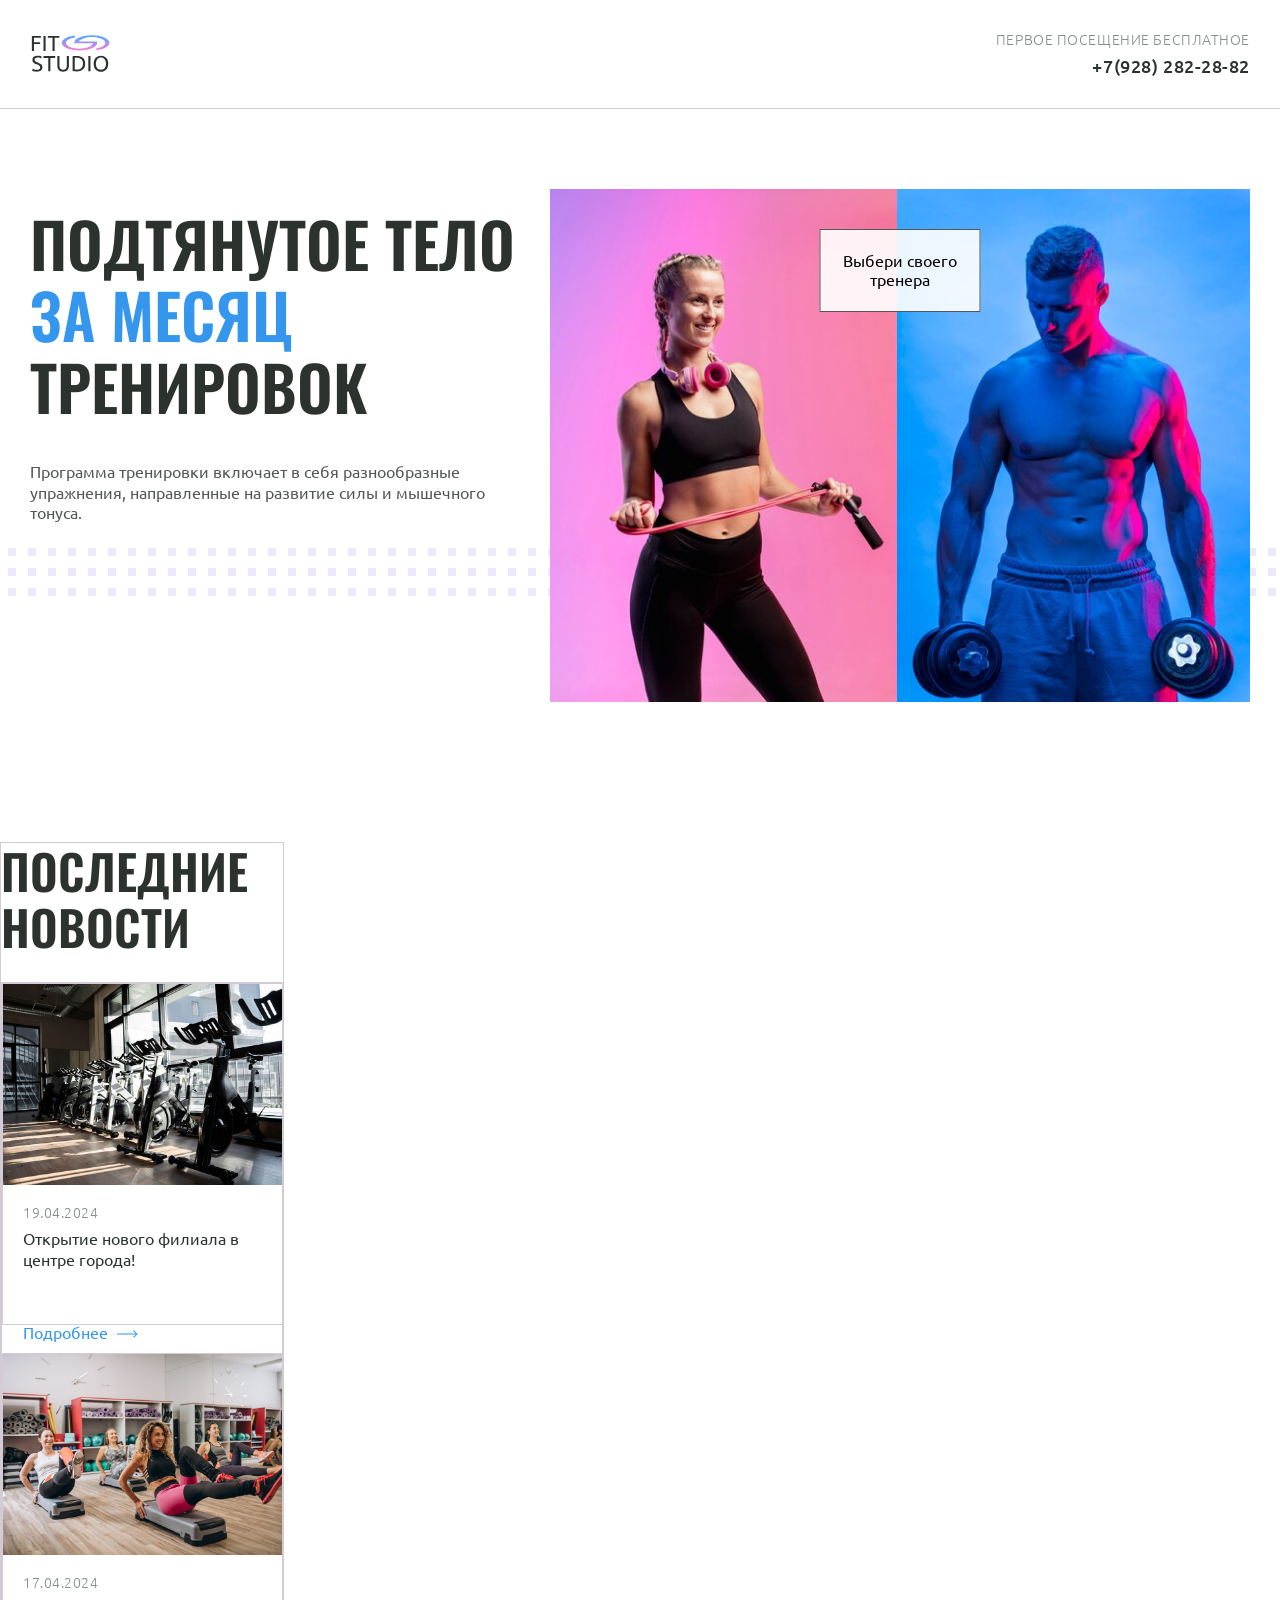
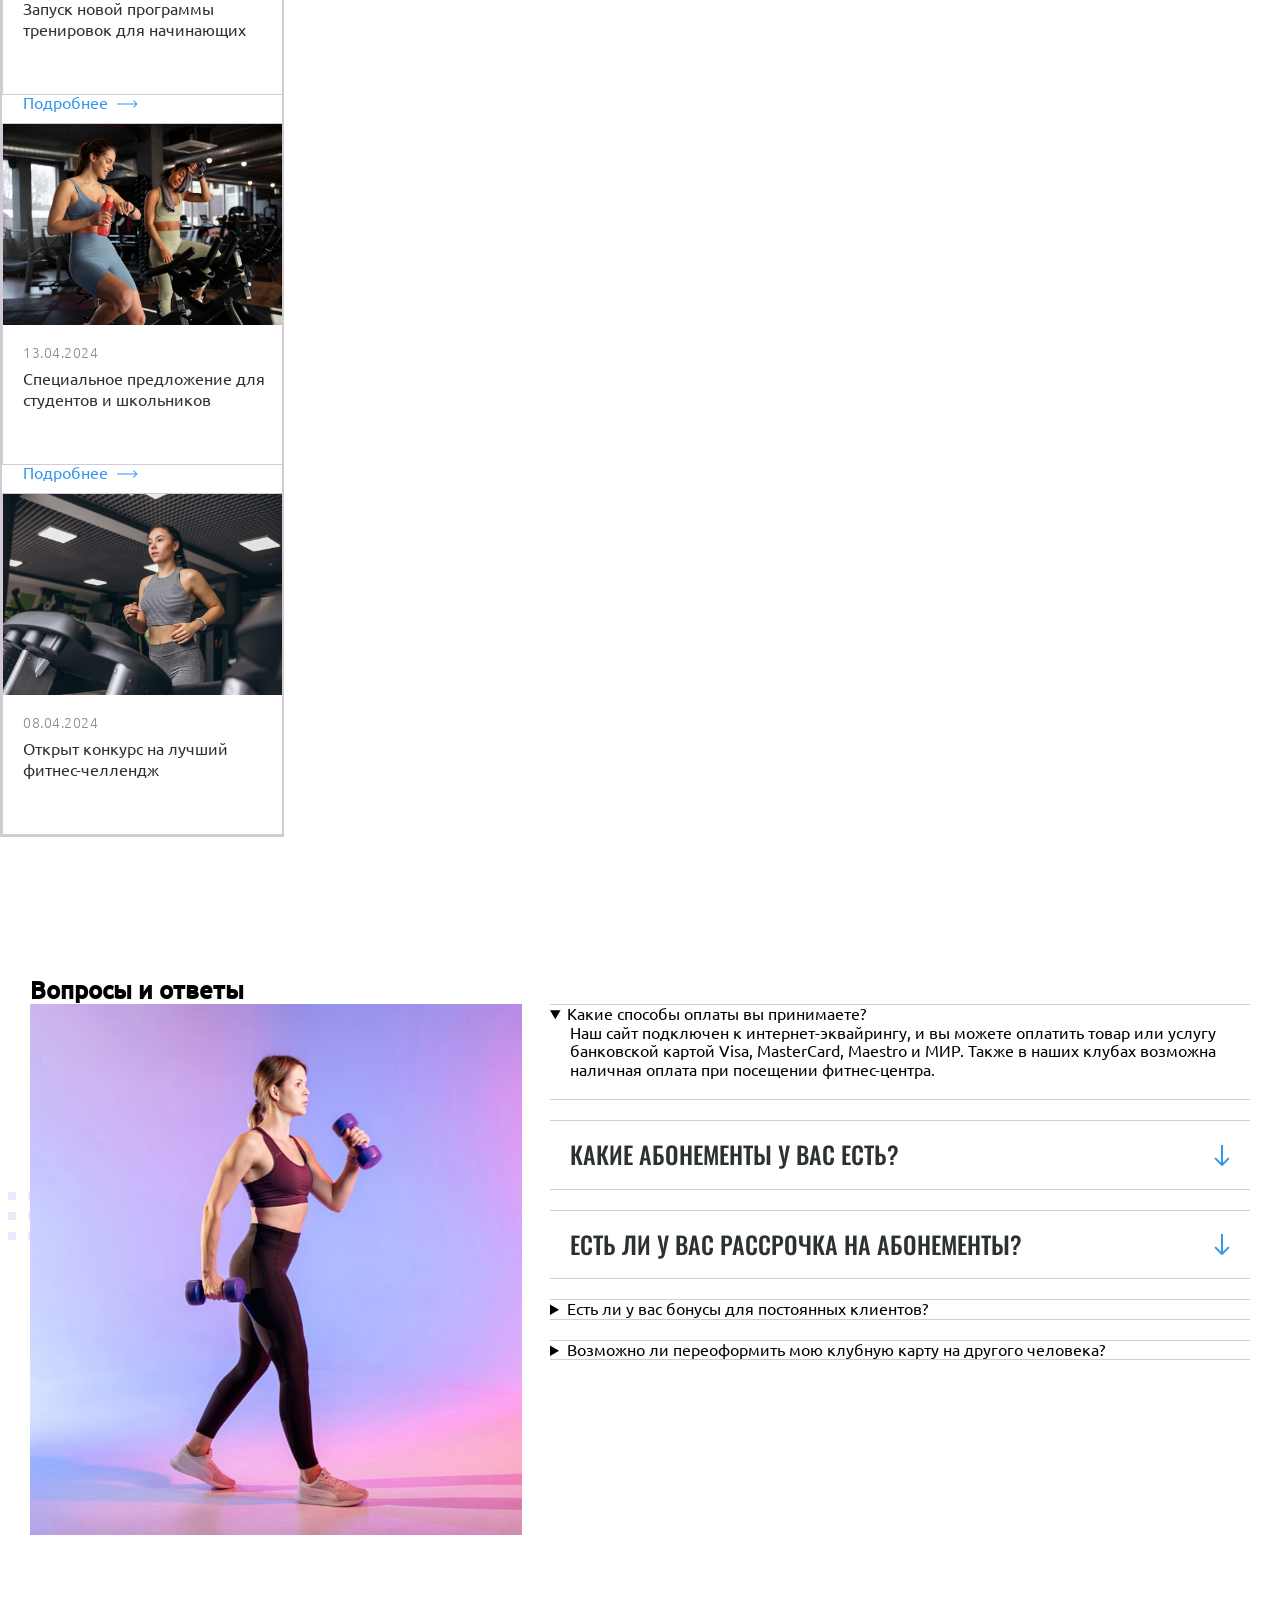
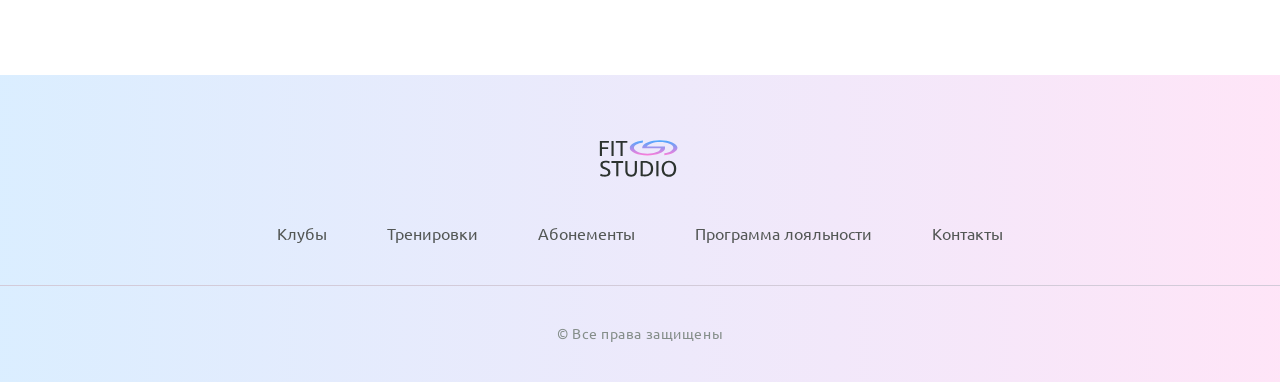
==== commit ed14f76b: "Fall__commit" ====
--- a/Fall/index.html
+++ b/Fall/index.html
@@ -16,108 +16,116 @@
 </head>
 <body>
      <header class="header">
-          <div class="container">
-            <div class="header-container">
-                 <a href="/">
-                 <img src="./photo/logo.svg"   width="84" height="45" alt="Логотип Fit Studio">
+          <div class="header__container">
+            <div class="header__iner">
+                 <a  class="header__logo"  href="/">
+                 <img 
+                 class="header__logo-img"
+                 src="./photo/logo.svg"   width="84" height="45" alt="Логотип Fit Studio">
             </a>
-            <div class="phone text-sub">
-                 <p>Первое посещение бесплатное</p>
-                 <a href="tel:+79282822882">+7(928) 282-28-82</a>
+            <div class="header__phone text-sub">
+                 <p class="header__phone-text">Первое посещение бесплатное</p>
+                 <a class="header__phone-link" 
+                  href="tel:+79282822882">
+                  +7(928) 282-28-82
+                 </a>
             </div>
             </div>
           </div>
      </header>
      <section class="hero section decor">
-          <div class="container hero-container">
-               <div>
-               <h1>Подтянутое тело <strong>за месяц</strong> тренировок</h1>
-               <p class="text">Программа тренировки включает в себя разнообразные упражнения, направленные на развитие силы и мышечного тонуса.</p>
-               <a class="button"  href="#">Посмотреть программу</a>
+          <div class="container hero__container">
+               <div class="hero__info">
+               <h1 class="hero__title">
+                    Подтянутое тело <strong class="hero__title-accent">за месяц</strong> тренировок
+               </h1>
+               <p class="hero__text  text">Программа тренировки включает в себя разнообразные упражнения, направленные на развитие силы и мышечного тонуса.</p>
+               <a class="hero__linkk  button  button--secondary"  href="#">Посмотреть программу</a>
                </div>
-                <div class="hero-images">
-                    <p class="hero-choose text">Выбери своего тренера</p>
-                    <!-- <img src="./photo/Gym-girl.jpg.jpg"  
-                     width="347"
-                     height="513"
-                    alt="Gym-girl"> -->
-                    <img src="./photo/female.jpg" alt="" width="347"
+                <div class="hero__images">
+                    <p class="hero__choose text">Выбери своего тренера</p>
+                    <img  src="./photo/female.jpg" alt="" width="347"
                      height="513">
-                    <!-- <img src="./photo/Gym-man.jpg.jpg" alt="Gym-man" width="353" height="513"> -->
                      <img src="./photo/male.jpg" alt="" width="353" height="513">
                 </div>
           </div>
      </section>
      <section class="news section">
-          <div class="container">
-               <h2 class="title-large">Последние Новости</h2>
-              <div class="news-container">
-              <article class="news-article">
-               <header>
-                    <img src="./photo/gym/gym-1.jpg" alt="Велодорожка"
+          <div class="news__container">
+               <h2 class="news__title-large">Последние Новости</h2>
+              <div class="news__container">
+              <article class="news__article">
+               <header class="news__article-header">
+                    <img class="news__article-picture"
+                    src="./photo/gym/gym-1.jpg" alt="Велодорожка"
                     width="284" height="203">
-                    <div class="news-info">
-                     <time   class=" news-date   text-sub" datetime="19-04-2024">
+                    <div class="news__article-info">
+                     <time  class="news__article-date   text-sub" datetime="19-04-2024">
                          19.04.2024
                     </time>
-                     <h3 class="text">
+                     <h3 class="news__article-title text">
                          Открытие нового филиала в центре города!
                     </h3>
                     </div>
                </header>
-               <footer>
-                    <a   class="news-link"  href="article.html">Подробнее</a>
+               <footer class="news__article-footer">
+                    <a   
+                    class="news__article-link"  href="article.html">Подробнее</a>
                </footer>
               </article>
-              <article class="news-article">
-               <header>
-                    <img src="./photo/gym/gym-4.jpg" alt="Группа женщин занимается спортом"
+              <article class="news__article">
+               <header class="news__article-header">
+                    <img  class="news__article-picture"
+                    src="./photo/gym/gym-4.jpg" alt="Группа женщин занимается спортом"
                     width="284" height="203">
-                    <div class="news-info">
-                     <time   class=" news-date   text-sub" datetime="17-04-2024">
+                    <div class="news__article-info">
+                     <time   class="news__article-date    text-sub" datetime="17-04-2024">
                          17.04.2024
                      </time>
-                     <h3 class="text">
+                     <h3 class="news__article-title text">
                         Запуск новой программы тренировок для начинающих
                     </h3>
                     </div>
                </header>
-               <footer>
-                    <a   class="news-link"  href="article.html">Подробнее</a>
+               <footer class="news__article-footer">
+                    <a   class="news__article-link"  href="article.html">Подробнее</a>
                </footer>
               </article>
-              <article class="news-article">
-               <header>
-                    <img src="./photo/gym/gym-3.jpg" alt="Группа женщин занимается спортом"
+              <article class="news__article">
+               <header class="news__article-header">
+                    <img class="news__article-picture"
+                    src="./photo/gym/gym-3.jpg" alt="Группа женщин занимается спортом"
                     width="284" height="203">
-                    <div class="news-info">
-                     <time   class=" news-date   text-sub" datetime="13-04-2024">
+                    <div class="news__article-info">
+                     <time   class="news__article-date   text-sub" datetime="13-04-2024">
                          13.04.2024
                      </time>
-                     <h3 class="text">
+                     <h3 class="news__article-title text">
                       Специальное предложение для студентов и школьников
                     </h3>
                     </div>
                </header>
-               <footer>
-                    <a   class="news-link"  href="article.html">Подробнее</a>
+               <footer class="news__article-footer">
+                    <a   class="news__article-link"  href="article.html">Подробнее</a>
                </footer>
               </article>
-               <article class="news-article">
-               <header>
-                    <img src="./photo/gym/gym-2.jpg" alt="Девушка на бегодорожке бегает"
+               <article class="news__article">
+               <header class="news__article-header">
+                    <img class="news__article-picture"  
+                    class="news__article-picture"
+                    src="./photo/gym/gym-2.jpg" alt="Девушка на бегодорожке бегает"
                     width="284" height="203">
-                    <div class="news-info">
-                     <time   class=" news-date   text-sub" datetime="08-04-2024">
+                    <div class="news__article-info">
+                     <time   class="news__article-date   text-sub" datetime="08-04-2024">
                          08.04.2024
                      </time>
-                     <h3 class="text">
+                     <h3 class="news__article-title text">
                  Открыт конкурс на лучший фитнес-челлендж
                     </h3>
                     </div>
                </header>
-               <footer>
-                    <a   class="news-link"  href="article.html">Подробнее</a>
+               <footer class="news__article-footer">
+                    <a   class="news__article-link"  href="article.html">Подробнее</a>
                </footer>
               </article>
                </div>
@@ -125,36 +133,37 @@
      </section>
      <section class="faq section decor">
           <div class="container">
-               <h2 class="title-large">Вопросы и ответы</h2>
-               <div class="faq-container">
-                    <img src="./photo/athletic woman.jpg" alt="Athletic Woman" width="492" height="531">
-               <div>
-                    <details name="faq"open>
-                         <summary class="title-medium">Какие способы оплаты вы принимаете?</summary>
+               <h2 class="faq__title title-large">Вопросы и ответы</h2>
+               <div class="faq__container">
+                    <img class="faq__img"
+                    src="./photo/athletic woman.jpg" alt="Athletic Woman" width="492" height="531">
+               <div class="faq__accordion">
+                    <details  class="faq__accordion-details"  name="faq"open>
+                         <summary class="faq__accordion-summary      title-medium">Какие способы оплаты вы принимаете?</summary>
+                        <p class="faq__text">Наш сайт подключен к интернет-эквайрингу, и вы можете оплатить товар или услугу банковской картой Visa, MasterCard, Maestro и МИР.
+                         Также в наших клубах возможна наличная оплата при посещении фитнес-центра.
+                         </p> 
+                    </details>
+                       <details name="faq">
+                         <summary class="faq__title-medium">Какие абонементы у вас есть?</summary>
+                        <p class="faq__accordion-content text">Наш сайт подключен к интернет-эквайрингу, и вы можете оплатить товар или услугу банковской картой Visa, MasterCard, Maestro и МИР.
+                         Также в наших клубах возможна наличная оплата при посещении фитнес-центра.
+                         </p> 
+                    </details>
+                      <details name="faq">
+                         <summary class="faq__title-medium">Есть ли у вас рассрочка на абонементы?</summary>
                         <p class="text">Наш сайт подключен к интернет-эквайрингу, и вы можете оплатить товар или услугу банковской картой Visa, MasterCard, Maestro и МИР.
                          Также в наших клубах возможна наличная оплата при посещении фитнес-центра.
                          </p> 
                     </details>
-                       <details name="faq">
-                         <summary class="title-medium">Какие абонементы у вас есть?</summary>
-                        <p class="text">Наш сайт подключен к интернет-эквайрингу, и вы можете оплатить товар или услугу банковской картой Visa, MasterCard, Maestro и МИР.
-                         Также в наших клубах возможна наличная оплата при посещении фитнес-центра.
-                         </p> 
-                    </details>
-                      <details name="faq">
-                         <summary class="title-medium">Есть ли у вас рассрочка на абонементы?</summary>
-                        <p class="text">Наш сайт подключен к интернет-эквайрингу, и вы можете оплатить товар или услугу банковской картой Visa, MasterCard, Maestro и МИР.
-                         Также в наших клубах возможна наличная оплата при посещении фитнес-центра.
-                         </p> 
-                    </details>
-                    <details name="faq">
-                         <summary class="title-medium">Есть ли у вас бонусы для постоянных клиентов?</summary>
-                         <p class="text">Наш сайт подключен к интернет-эквайрингу, и вы можете оплатить товар или услугу банковской картой Visa, MasterCard, Maestro и МИР.
+                    <details  class="faq__accordion-details"  name="faq">
+                         <summary class="faq__accordion-summary title-medium">Есть ли у вас бонусы для постоянных клиентов?</summary>
+                         <p class="faq__accordion-content text">Наш сайт подключен к интернет-эквайрингу, и вы можете оплатить товар или услугу банковской картой Visa, MasterCard, Maestro и МИР.
                          Также в наших клубах возможна наличная оплата при посещении фитнес-центра.</p>
                     </details>
-                    <details name="faq">
-                         <summary class="title-medium">Возможно ли переоформить мою клубную карту на другого человека?</summary>
-                         <p class="text">Наш сайт подключен к интернет-эквайрингу, и вы можете оплатить товар или услугу банковской картой Visa, MasterCard, Maestro и МИР.
+                    <details  class="faq__accordion-details"  name="faq">
+                         <summary class="faq__accordion-summary   title-medium">Возможно ли переоформить мою клубную карту на другого человека?</summary>
+                         <p class="faq__accordion-content  text">Наш сайт подключен к интернет-эквайрингу, и вы можете оплатить товар или услугу банковской картой Visa, MasterCard, Maestro и МИР.
                          Также в наших клубах возможна наличная оплата при посещении фитнес-центра.</p>
                     </details>
                </div>
@@ -162,24 +171,24 @@
           </div>
      </section>
     <footer class="footer">
-     <div class="footer-top">
-          <div class="conteiner">
-                  <a href="/" class="footer-logo">
+     <div class="footer__top">
+          <div class="container">
+                  <a href="/" class="footer__logo logo">
                  <img src="./photo/logo.svg"   width="84" height="45" alt="Логотип Fit Studio">
             </a>  
-            <nav class="menu">
-               <ul>
-                    <li><a href="#"> Клубы</a></li>
-                    <li><a href="#">Тренировки</a></li>
-                    <li><a href="#">Абонементы</a></li>
-                    <li><a href="#">Программа лояльности</a></li>
-                    <li><a href="#">Контакты</a></li>
+            <nav class="footer__menu menu">
+               <ul class="menu-list">
+                    <li class="menu__item"><a class="menu__link"  href="#">Клубы</a></li>
+                    <li class="menu__item"><a class="menu__link"  href="#">Тренировки</a></li>
+                    <li class="menu__item"><a class="menu__link"  href="#">Абонементы</a></li>
+                    <li class="menu__item"><a class="menu__link"  href="#">Программа лояльности</a></li>
+                    <li class="menu__item"><a class="menu__link"  href="#">Контакты</a></li>
                </ul>
             </nav>
           </div>
      </div>
      <div class="container">
-          <p class="copyright">&copy;  Все права защищены</p>
+          <p class="footer__copyright copyright">&copy;  Все права защищены</p>
      </div>
     </footer>
 </body>
--- a/Fall/css/globals.css
+++ b/Fall/css/globals.css
@@ -46,12 +46,12 @@
   padding: 0 15px;
 }
 
-.text {
+.hero__text {
     font: 400 16px / 1.3 "Ubuntu", sans-serif;
      color: #535755;
 }
 
-.button {
+.hero__link  {
      padding: 19px 32px;
      font: 500 15px / 1.3 "Ubuntu", sans-serif;
      letter-spacing: 0.02em;
@@ -62,6 +62,10 @@
      transition: opacity 0.2s, background-color 0.2s;
 }
 
+.hero__link {
+  background-color: transparent;
+}
+
 .button:hover {
   opacity: 0.75;
 }
@@ -80,18 +84,51 @@
   
 }
 
-.title-large {
-    max-width: 596px;
-    margin-bottom: 40px;
-    font-family: Oswald, sans-serif;
-    font-weight: 600;
-    font-size: 48px;
-    line-height: 115%;
-    text-transform: uppercase;
-    color: #2c332f;
-}
-
-.title-medium {
+.news__article {
+    display: flex;
+align-items: flex-start;
+justify-content: flex-start;
+flex-direction: column;
+gap: 40px;
+}
+
+.news__article {
+  
+border: 1px solid #d3cbd9;
+width: 284px;
+height: 342px;
+}
+
+.news__article-info {
+  display: flex;
+align-items: flex-start;
+justify-content: flex-start;
+flex-direction: column;
+  padding: 20px 20px 0;
+     margin-bottom: 12px;
+}
+
+
+
+.news__article-title {
+  font: 400 16px / 1.3 "Ubuntu", sans-serif;
+color: #2c332f;
+padding-top: 8px;
+}
+
+.news__article-link {
+  font: 400 16px / 1.3 "Ubuntu", sans-serif;
+color: #3596ed;
+padding-bottom: px;
+}
+
+
+.news__title-large {
+  font: 600 48px / 1.15 "Oswald", sans-serif;
+text-transform: uppercase;
+color: #2c332f;
+}
+.faq__title-medium {
   font-weight: 500;
   font-size: 24px;
   line-height: 115%;
--- a/Fall/css/header.css
+++ b/Fall/css/header.css
@@ -1,21 +1,23 @@
-.header-container {
+.header__iner {
      display: flex;
      justify-content: space-between;
      align-items: center;
-     padding-top: 30px;
-     padding-bottom: 30px;
+     padding-left: 30px;
+     padding-right: 30px;
+      padding-top: 30px;
+     padding-bottom: 30px; 
      border-bottom: 1px solid #d3cbd9;
 }
 
-.phone {
+.header__phone {
      text-align: right; 
 }
 
-.phone p {
+.header__phone-text {
      margin-bottom: 8px;
 }
 
-.phone a {
+.header__phone-link {
 font-weight: 500;
 font-size: 18px;
 text-decoration: none;
@@ -23,6 +25,7 @@
 transition: color 0.2s;
 }
 
-.phone a:hover {
+.header__phone-link a:hover {
      color: #3596ED;
-}+}
+
--- a/Fall/css/index.css
+++ b/Fall/css/index.css
@@ -268,7 +268,7 @@
      width: 100%;
 }
 
-.hero-container {
+.hero__container {
      display: -webkit-box;
      display: -ms-flexbox;
      display: flex;
@@ -278,7 +278,7 @@
      gap: 28px;
 }
 
-.hero h1 {
+.hero__title {
      margin-bottom: 40px;
      font-family: Oswald, sans-serif;
      font-weight: 600;
@@ -288,20 +288,32 @@
      color: #2c332f;
 }
 
-.hero h1 strong {
+.hero__title strong {
        font-weight: 600;
      color: #3596ed;
 }
 
-.hero-info {
+.hero__info {
      max-width: 492px;
 }
 
-.hero .text {
+
+.hero__linkk {
+     font: 500 15px / 1.3 "Ubuntu", sans-serif;
+letter-spacing: 0.02em;
+text-align: center;
+text-transform: uppercase;
+color: #fff;
+padding-block: 19px;
+padding-inline: 32px;
+width: 270px;
+height: 57px;
+}
+.hero__text {
      margin-bottom: 140px;
 }
 
-.hero-images {
+.hero__images {
      position: relative;
      display: -webkit-box;
      display: -ms-flexbox;
@@ -309,7 +321,7 @@
 }
 
 
-.hero-choose {
+.hero__choose {
      position: absolute;
      max-width: 161px;
      top: 40px;
@@ -325,14 +337,16 @@
 
 
 
-.news-container {
+.news__container {
      display: -webkit-box;
      display: -ms-flexbox;
      display: flex;
      gap: 28px;
 }
 
-.news-article  {
+
+
+.news__container  {
      display: column;
      -webkit-box-orient: vertical;
      -webkit-box-direction: normal;
@@ -347,25 +361,18 @@
      overflow: hidden;
 }
 
-.news-article  img {
+.news__article-picture {
      display: block;
-}
-
-.news-info {
-     padding: 20px 20px 0;
-     margin-bottom: 12px;
-}
-
-.news-date {
-     display: inline-block;
-     margin-bottom: 8px;
-}
-.news-article footer {
+
+}
+
+.news__article-footer {
      padding: 0 20px  20px;
      margin-top: auto;
 }
 
-.news-link {
+
+.news__article-link {
      display: -webkit-inline-box;
      display: -ms-inline-flexbox;
      display: inline-flex;
@@ -380,7 +387,7 @@
      text-decoration: none;
 }
 
-.news-link::after {
+.news__article-link::after {
      content: "";
      display: inline-block;
      width: 22px;
@@ -392,7 +399,7 @@
      transition: transform 0.2s, -webkit-transform 0.2s;
 }
 
-.news-link:hover::after {
+.news__article-link:hover::after {
   -webkit-transform: translateX(5px);
       -ms-transform: translateX(5px);
           transform: translateX(5px);
@@ -405,8 +412,8 @@
 .faq::before {
      top: 215px;
 }
-
-.faq-container {
+ 
+.faq__container {
      display: -webkit-box;
      display: -ms-flexbox;
      display: flex;
@@ -432,7 +439,7 @@
              transform: rotate(180deg);
 }
 
-summary {
+.faq__title-medium {
      list-style: none;
      display: -webkit-box;
      display: -ms-flexbox;
@@ -448,7 +455,7 @@
      cursor: pointer;
 }
 
-summary::after {
+.faq__title-medium::after {
      content: "";
      display: inline-block;
      -ms-flex-negative: 0;
@@ -457,8 +464,7 @@
      height: 22px;
      background: url("../photo/new-icon.svg") no-repeat center/ cover;
 }
-
-summary::-webkit-details-marker {
+.faq__title-medium::-webkit-details-marker {
      display: none;
 }
 
@@ -497,12 +503,12 @@
      font-size: 52px;
    }
 
-   .hero-info .text {
+   .hero__info .text {
     max-width: inherit;
      margin-bottom: 30px;
    }
 
-   .news-container {
+   .news__container {
      -ms-flex-wrap: wrap;
          flex-wrap: wrap;
      -webkit-box-pack: center;
@@ -511,7 +517,7 @@
      gap: 20px;
    }
 
-   .news-article {
+   .news__article {
      -ms-flex-preferred-size: 50%;
          flex-basis: 50%;
      max-width: 350px;
--- a/Fall/css/footer.css
+++ b/Fall/css/footer.css
@@ -77,14 +77,14 @@
       text-align: center;
 }
 
-.footer-top {
+.footer__top {
      padding-bottom: 40px;
      margin-bottom: 40px;
      border-bottom: 1px solid #d3cbd9;
 }
 
 
-.footer-logo {
+.footer__logo {
      display: inline-block;
      margin-bottom: 40px;
 }
